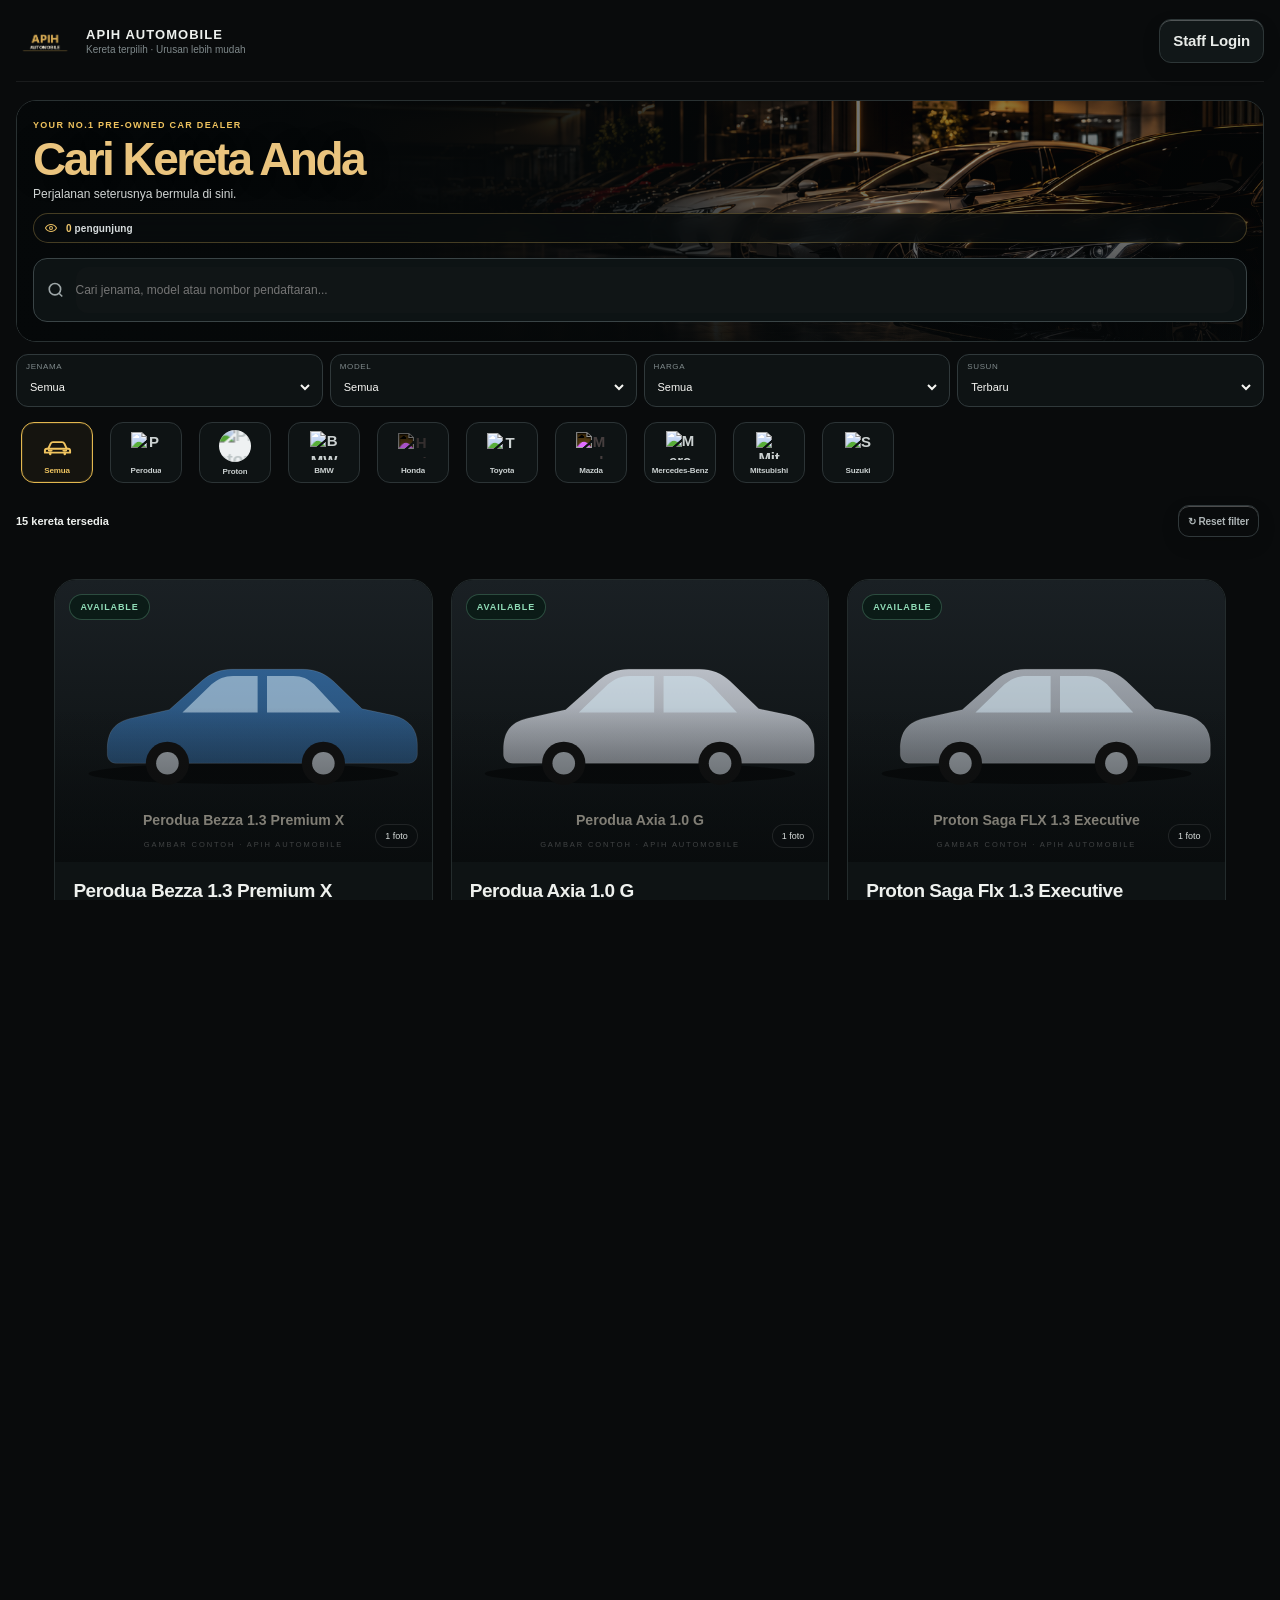
==== index.html @ 906045ff "Katalog online Apih Automobile (mod demo) Diadaptasi daripada platform Abe Din Auto: - Jenama dituka" ====
<!doctype html>
<html lang="ms"><head><meta charset="utf-8"><meta name="viewport" content="width=device-width, initial-scale=1, viewport-fit=cover"><meta name="theme-color" content="#101419"><title>Apih Automobile</title><style>html,body{margin:0;background:#101419;min-height:100%;}</style><script>location.replace('app.html'+(location.search||'?catalogue=1')+location.hash);</script></head><body></body></html>
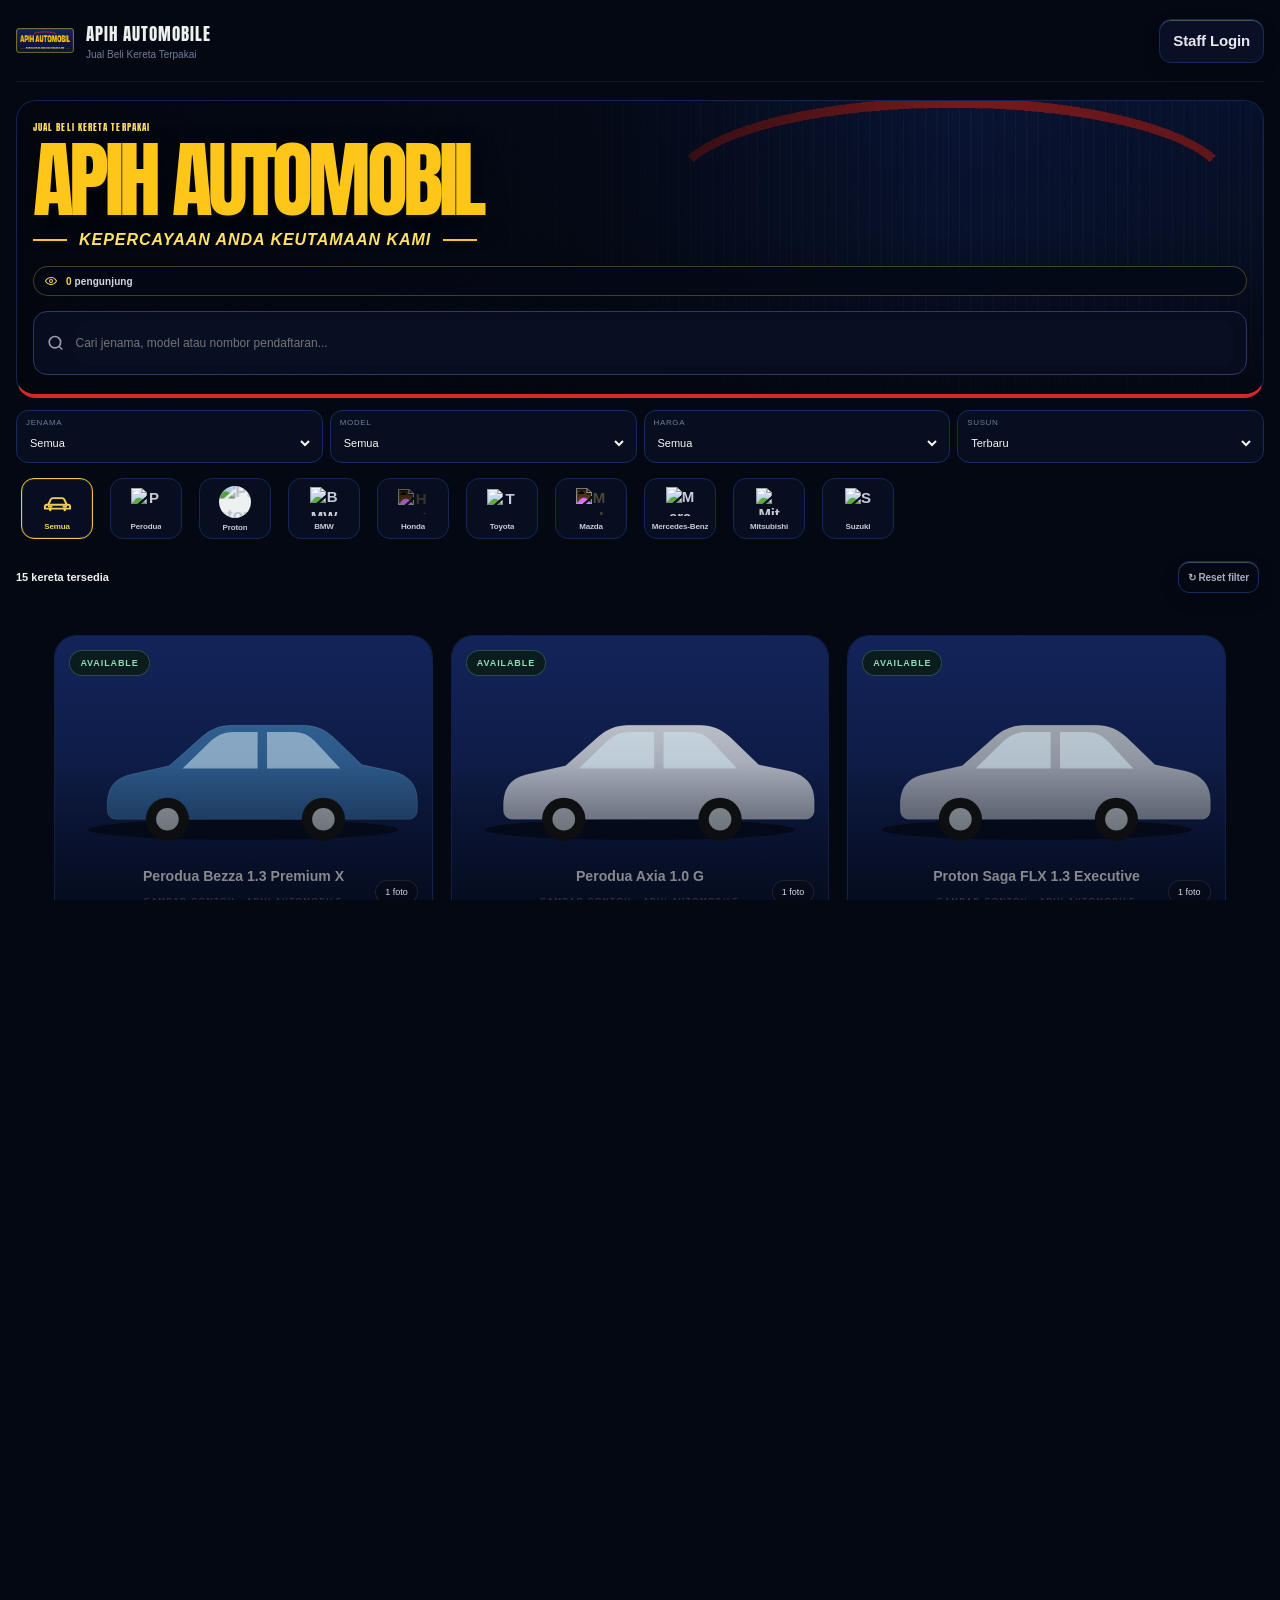
==== commit 4a942e4e: "Branding gaya signboard Apih Automobil - Logo, ikon dan latar papan zink dilukis semula daripada rek" ====
--- a/index.html
+++ b/index.html
@@ -1,2 +1,2 @@
 <!doctype html>
-<html lang="ms"><head><meta charset="utf-8"><meta name="viewport" content="width=device-width, initial-scale=1, viewport-fit=cover"><meta name="theme-color" content="#101419"><title>Apih Automobile</title><style>html,body{margin:0;background:#101419;min-height:100%;}</style><script>location.replace('app.html'+(location.search||'?catalogue=1')+location.hash);</script></head><body></body></html>
+<html lang="ms"><head><meta charset="utf-8"><meta name="viewport" content="width=device-width, initial-scale=1, viewport-fit=cover"><meta name="theme-color" content="#091025"><title>Apih Automobile</title><style>html,body{margin:0;background:#091025;min-height:100%;}</style><script>location.replace('app.html'+(location.search||'?catalogue=1')+location.hash);</script></head><body></body></html>
